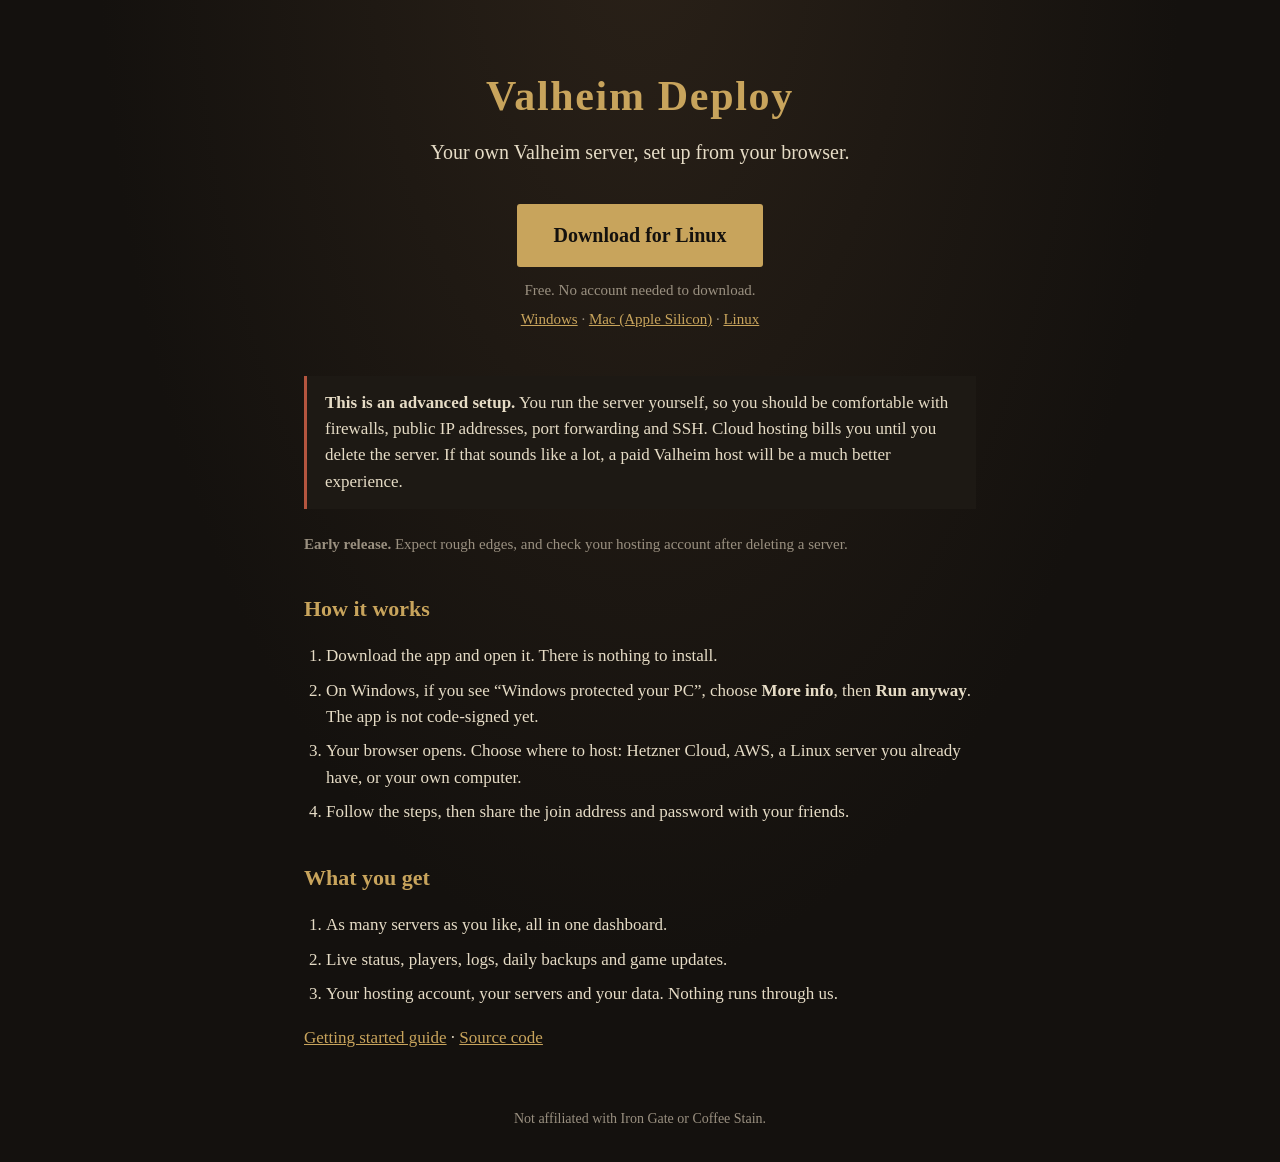
==== site/index.html @ b4c64c5b "Add a public download page Gives people one link to share. The page offers the right download for th" ====
<!doctype html>
<html lang="en">
<head>
<meta charset="utf-8">
<meta name="viewport" content="width=device-width, initial-scale=1">
<title>Valheim Deploy: your own Valheim server</title>
<meta name="description" content="Create your own Valheim dedicated servers and run them from one dashboard. Free download for Windows, Mac and Linux.">
<style>
:root { --bg:#14110e; --panel:#1d1914; --edge:#3a3026; --edge2:#56462f; --gold:#c8a45c; --text:#e6dcc6; --muted:#9a9080; --red:#b4553f;
        --serif:"Iowan Old Style","Palatino Linotype",Palatino,Georgia,serif; }
* { box-sizing:border-box; }
body { margin:0; min-height:100vh; color:var(--text); font-family:var(--serif); font-size:17px; line-height:1.55;
       background:radial-gradient(ellipse at 50% -10%,#2a2118 0%,transparent 60%),var(--bg); }
main { max-width:720px; margin:0 auto; padding:64px 24px 40px; }
h1 { color:var(--gold); font-size:42px; letter-spacing:.04em; font-weight:600; margin:0 0 8px; text-align:center; }
.lead { text-align:center; font-size:20px; margin:0 0 36px; }
.cta { text-align:center; margin-bottom:44px; }
.button { display:inline-block; padding:16px 36px; font-size:20px; color:#14110e; background:var(--gold); text-decoration:none; font-weight:600; border-radius:3px; }
.button:hover, .button:focus { background:#dcbb74; }
.free { color:var(--muted); font-size:15px; margin:12px 0 0; }
.others { font-size:15px; margin:6px 0 0; color:var(--muted); }
a { color:var(--gold); }
h2 { color:var(--gold); font-size:22px; font-weight:600; margin:36px 0 10px; }
ol { padding-left:22px; } li { margin-bottom:8px; }
.note { border-left:3px solid var(--red); background:var(--panel); padding:14px 18px; margin:24px 0; }
.note strong { color:var(--text); }
footer { color:var(--muted); font-size:14px; text-align:center; padding:0 24px 32px; }
</style>
</head>
<body>
<main>
  <h1>Valheim Deploy</h1>
  <p class="lead">Your own Valheim server, set up from your browser.</p>

  <div class="cta">
    <a class="button" id="download" href="https://github.com/drogerschariot/valheim-deploy/releases/latest">Download</a>
    <p class="free">Free. No account needed to download.</p>
    <p class="others">
      <a href="https://github.com/drogerschariot/valheim-deploy/releases/latest/download/valheim-deploy-windows.exe">Windows</a> ·
      <a href="https://github.com/drogerschariot/valheim-deploy/releases/latest/download/valheim-deploy-macos-arm64">Mac (Apple Silicon)</a> ·
      <a href="https://github.com/drogerschariot/valheim-deploy/releases/latest/download/valheim-deploy-linux">Linux</a>
    </p>
  </div>

  <div class="note">
    <strong>This is an advanced setup.</strong> You run the server yourself, so you should be comfortable
    with firewalls, public IP addresses, port forwarding and SSH. Cloud hosting bills you until you delete
    the server. If that sounds like a lot, a paid Valheim host will be a much better experience.
  </div>

  <p class="others"><strong>Early release.</strong> Expect rough edges, and check your hosting account after deleting a server.</p>

  <h2>How it works</h2>
  <ol>
    <li>Download the app and open it. There is nothing to install.</li>
    <li>On Windows, if you see “Windows protected your PC”, choose <strong>More info</strong>, then <strong>Run anyway</strong>. The app is not code-signed yet.</li>
    <li>Your browser opens. Choose where to host: Hetzner Cloud, AWS, a Linux server you already have, or your own computer.</li>
    <li>Follow the steps, then share the join address and password with your friends.</li>
  </ol>

  <h2>What you get</h2>
  <ol>
    <li>As many servers as you like, all in one dashboard.</li>
    <li>Live status, players, logs, daily backups and game updates.</li>
    <li>Your hosting account, your servers and your data. Nothing runs through us.</li>
  </ol>

  <p><a href="https://github.com/drogerschariot/valheim-deploy/blob/main/docs/getting-started.md">Getting started guide</a> ·
     <a href="https://github.com/drogerschariot/valheim-deploy">Source code</a></p>
</main>
<footer>Not affiliated with Iron Gate or Coffee Stain.</footer>
<script>
// Offer the right file. Anything unrecognised keeps the releases page link.
const base = "https://github.com/drogerschariot/valheim-deploy/releases/latest/download/";
const ua = navigator.userAgent;
const pick = /Windows/.test(ua) ? ["valheim-deploy-windows.exe", "Windows"]
           : /Macintosh/.test(ua) ? ["valheim-deploy-macos-arm64", "Mac (Apple Silicon)"]
           : /Android|iPhone|iPad/.test(ua) ? null
           : /Linux/.test(ua) ? ["valheim-deploy-linux", "Linux"] : null;
if (pick) {
    const button = document.getElementById("download");
    button.href = base + pick[0];
    button.textContent = "Download for " + pick[1];
}
</script>
</body>
</html>
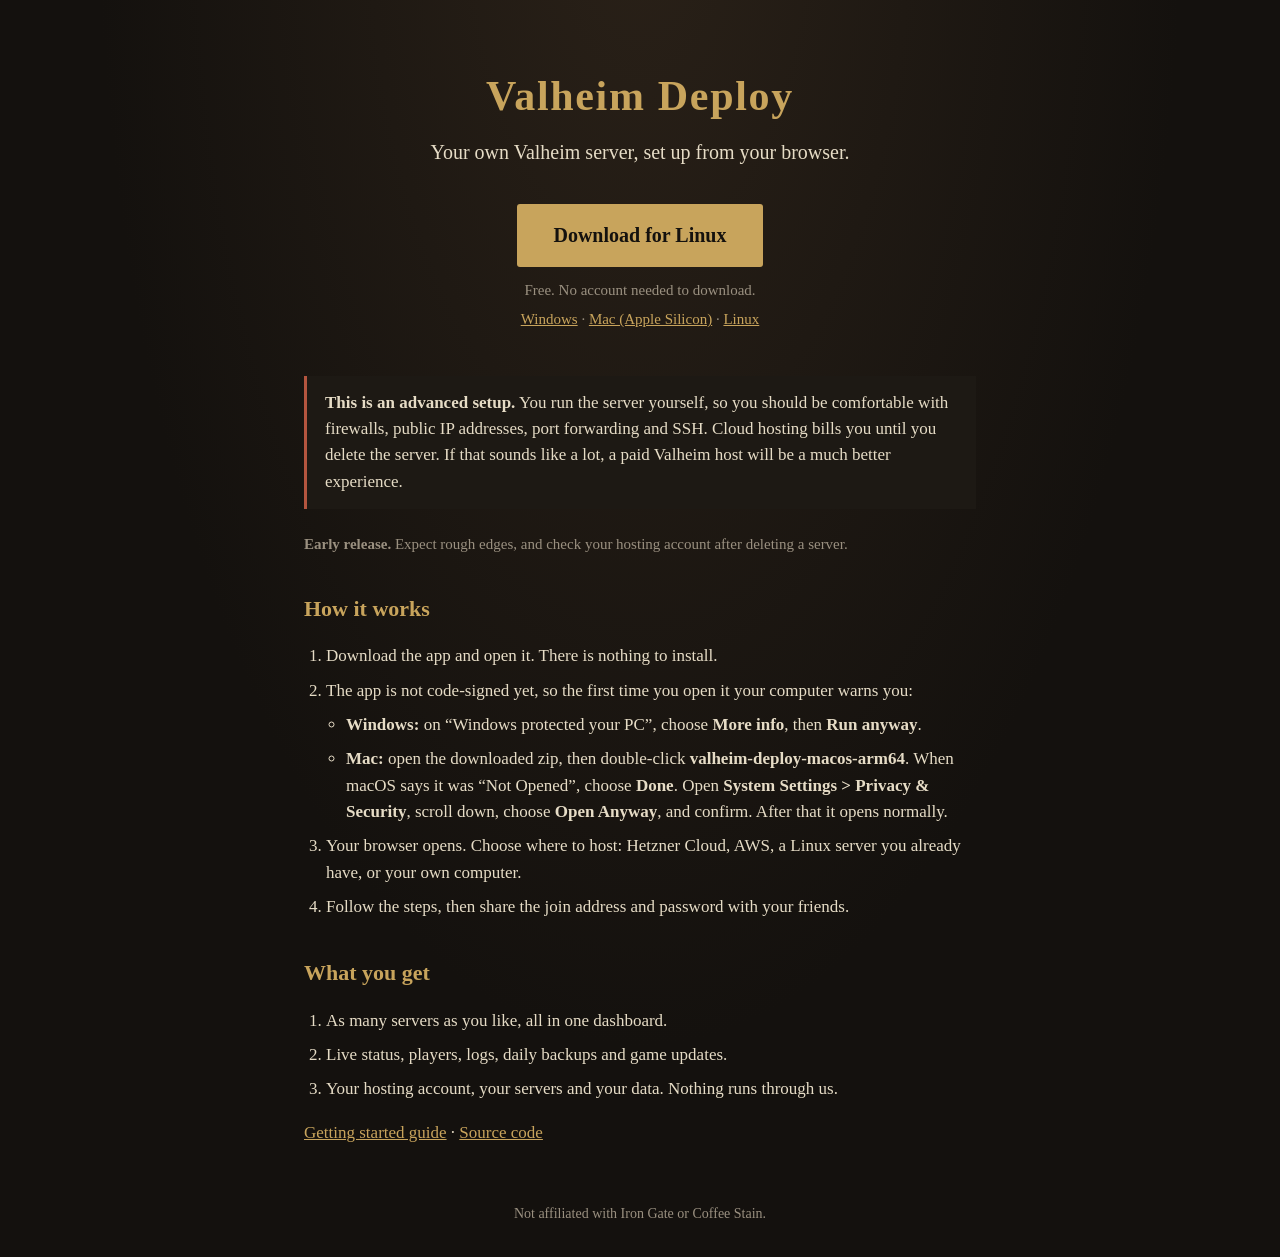
==== commit dfbd60f9: "Ship the Mac app as a zip, with first-run steps Browsers drop a downloaded file's execute bit, so th" ====
--- a/site/index.html
+++ b/site/index.html
@@ -21,7 +21,7 @@
 .others { font-size:15px; margin:6px 0 0; color:var(--muted); }
 a { color:var(--gold); }
 h2 { color:var(--gold); font-size:22px; font-weight:600; margin:36px 0 10px; }
-ol { padding-left:22px; } li { margin-bottom:8px; }
+ol { padding-left:22px; } li { margin-bottom:8px; } li ul { padding-left:20px; margin:8px 0 0; }
 .note { border-left:3px solid var(--red); background:var(--panel); padding:14px 18px; margin:24px 0; }
 .note strong { color:var(--text); }
 footer { color:var(--muted); font-size:14px; text-align:center; padding:0 24px 32px; }
@@ -37,7 +37,7 @@
     <p class="free">Free. No account needed to download.</p>
     <p class="others">
       <a href="https://github.com/drogerschariot/valheim-deploy/releases/latest/download/valheim-deploy-windows.exe">Windows</a> ·
-      <a href="https://github.com/drogerschariot/valheim-deploy/releases/latest/download/valheim-deploy-macos-arm64">Mac (Apple Silicon)</a> ·
+      <a href="https://github.com/drogerschariot/valheim-deploy/releases/latest/download/valheim-deploy-macos-arm64.zip">Mac (Apple Silicon)</a> ·
       <a href="https://github.com/drogerschariot/valheim-deploy/releases/latest/download/valheim-deploy-linux">Linux</a>
     </p>
   </div>
@@ -53,7 +53,12 @@
   <h2>How it works</h2>
   <ol>
     <li>Download the app and open it. There is nothing to install.</li>
-    <li>On Windows, if you see “Windows protected your PC”, choose <strong>More info</strong>, then <strong>Run anyway</strong>. The app is not code-signed yet.</li>
+    <li>The app is not code-signed yet, so the first time you open it your computer warns you:
+      <ul>
+        <li><strong>Windows:</strong> on “Windows protected your PC”, choose <strong>More info</strong>, then <strong>Run anyway</strong>.</li>
+        <li><strong>Mac:</strong> open the downloaded zip, then double-click <strong>valheim-deploy-macos-arm64</strong>. When macOS says it was “Not Opened”, choose <strong>Done</strong>. Open <strong>System Settings &gt; Privacy &amp; Security</strong>, scroll down, choose <strong>Open Anyway</strong>, and confirm. After that it opens normally.</li>
+      </ul>
+    </li>
     <li>Your browser opens. Choose where to host: Hetzner Cloud, AWS, a Linux server you already have, or your own computer.</li>
     <li>Follow the steps, then share the join address and password with your friends.</li>
   </ol>
@@ -74,7 +79,7 @@
 const base = "https://github.com/drogerschariot/valheim-deploy/releases/latest/download/";
 const ua = navigator.userAgent;
 const pick = /Windows/.test(ua) ? ["valheim-deploy-windows.exe", "Windows"]
-           : /Macintosh/.test(ua) ? ["valheim-deploy-macos-arm64", "Mac (Apple Silicon)"]
+           : /Macintosh/.test(ua) ? ["valheim-deploy-macos-arm64.zip", "Mac (Apple Silicon)"]
            : /Android|iPhone|iPad/.test(ua) ? null
            : /Linux/.test(ua) ? ["valheim-deploy-linux", "Linux"] : null;
 if (pick) {
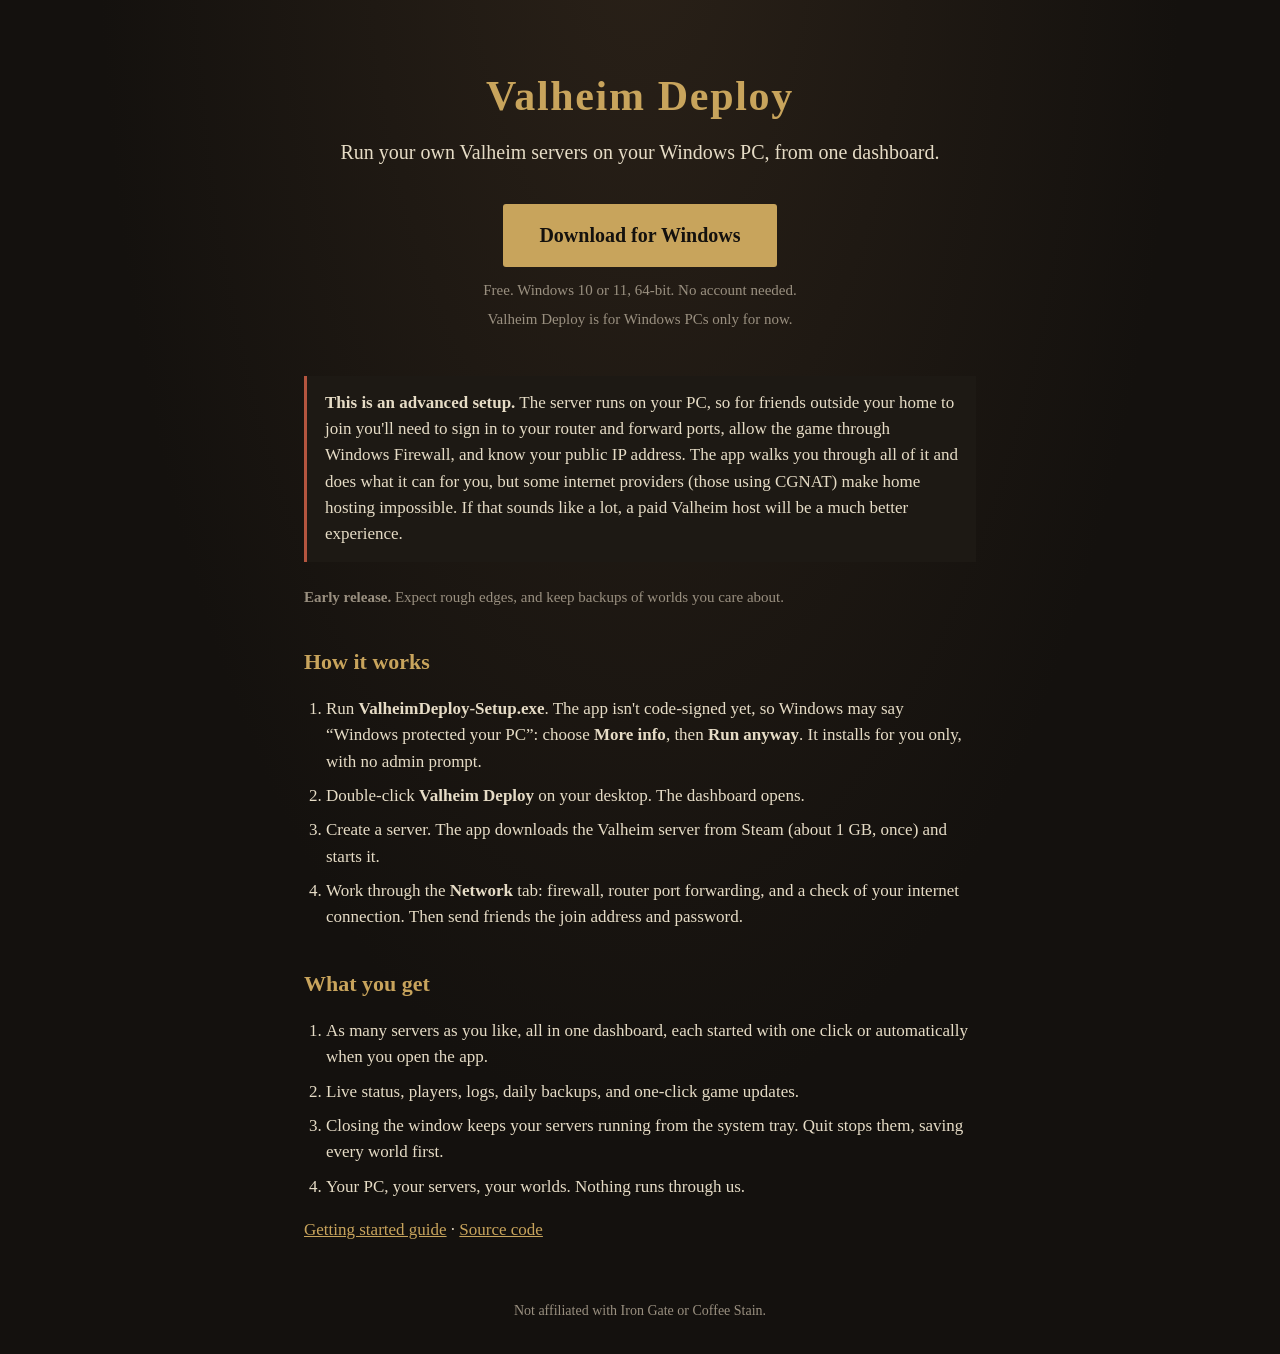
==== commit a78899aa: "Rewrite the download page and docs for the Windows app Co-Authored-By: Claude Opus 5.5 <noreply@anth" ====
--- a/site/index.html
+++ b/site/index.html
@@ -4,7 +4,7 @@
 <meta charset="utf-8">
 <meta name="viewport" content="width=device-width, initial-scale=1">
 <title>Valheim Deploy: your own Valheim server</title>
-<meta name="description" content="Create your own Valheim dedicated servers and run them from one dashboard. Free download for Windows, Mac and Linux.">
+<meta name="description" content="Run your own Valheim dedicated servers on your Windows PC, from one dashboard. Free download for Windows.">
 <style>
 :root { --bg:#14110e; --panel:#1d1914; --edge:#3a3026; --edge2:#56462f; --gold:#c8a45c; --text:#e6dcc6; --muted:#9a9080; --red:#b4553f;
         --serif:"Iowan Old Style","Palatino Linotype",Palatino,Georgia,serif; }
@@ -21,7 +21,7 @@
 .others { font-size:15px; margin:6px 0 0; color:var(--muted); }
 a { color:var(--gold); }
 h2 { color:var(--gold); font-size:22px; font-weight:600; margin:36px 0 10px; }
-ol { padding-left:22px; } li { margin-bottom:8px; } li ul { padding-left:20px; margin:8px 0 0; }
+ol { padding-left:22px; } li { margin-bottom:8px; } 
 .note { border-left:3px solid var(--red); background:var(--panel); padding:14px 18px; margin:24px 0; }
 .note strong { color:var(--text); }
 footer { color:var(--muted); font-size:14px; text-align:center; padding:0 24px 32px; }
@@ -30,44 +30,42 @@
 <body>
 <main>
   <h1>Valheim Deploy</h1>
-  <p class="lead">Your own Valheim server, set up from your browser.</p>
+  <p class="lead">Run your own Valheim servers on your Windows PC, from one dashboard.</p>
 
   <div class="cta">
-    <a class="button" id="download" href="https://github.com/drogerschariot/valheim-deploy/releases/latest">Download</a>
-    <p class="free">Free. No account needed to download.</p>
-    <p class="others">
-      <a href="https://github.com/drogerschariot/valheim-deploy/releases/latest/download/valheim-deploy-windows.exe">Windows</a> ·
-      <a href="https://github.com/drogerschariot/valheim-deploy/releases/latest/download/valheim-deploy-macos-arm64.zip">Mac (Apple Silicon)</a> ·
-      <a href="https://github.com/drogerschariot/valheim-deploy/releases/latest/download/valheim-deploy-linux">Linux</a>
-    </p>
+    <a class="button" id="download" href="https://github.com/drogerschariot/valheim-deploy/releases/latest/download/ValheimDeploy-Setup.exe">Download for Windows</a>
+    <p class="free">Free. Windows 10 or 11, 64-bit. No account needed.</p>
+    <p class="others" id="not-windows" hidden>Valheim Deploy is for Windows PCs only for now.</p>
   </div>
 
   <div class="note">
-    <strong>This is an advanced setup.</strong> You run the server yourself, so you should be comfortable
-    with firewalls, public IP addresses, port forwarding and SSH. Cloud hosting bills you until you delete
-    the server. If that sounds like a lot, a paid Valheim host will be a much better experience.
+    <strong>This is an advanced setup.</strong> The server runs on your PC, so for friends outside your home
+    to join you'll need to sign in to your router and forward ports, allow the game through Windows Firewall,
+    and know your public IP address. The app walks you through all of it and does what it can for you, but
+    some internet providers (those using CGNAT) make home hosting impossible. If that sounds like a lot, a
+    paid Valheim host will be a much better experience.
   </div>
 
-  <p class="others"><strong>Early release.</strong> Expect rough edges, and check your hosting account after deleting a server.</p>
+  <p class="others"><strong>Early release.</strong> Expect rough edges, and keep backups of worlds you care about.</p>
 
   <h2>How it works</h2>
   <ol>
-    <li>Download the app and open it. There is nothing to install.</li>
-    <li>The app is not code-signed yet, so the first time you open it your computer warns you:
-      <ul>
-        <li><strong>Windows:</strong> on “Windows protected your PC”, choose <strong>More info</strong>, then <strong>Run anyway</strong>.</li>
-        <li><strong>Mac:</strong> open the downloaded zip, then double-click <strong>valheim-deploy-macos-arm64</strong>. When macOS says it was “Not Opened”, choose <strong>Done</strong>. Open <strong>System Settings &gt; Privacy &amp; Security</strong>, scroll down, choose <strong>Open Anyway</strong>, and confirm. After that it opens normally.</li>
-      </ul>
-    </li>
-    <li>Your browser opens. Choose where to host: Hetzner Cloud, AWS, a Linux server you already have, or your own computer.</li>
-    <li>Follow the steps, then share the join address and password with your friends.</li>
+    <li>Run <strong>ValheimDeploy-Setup.exe</strong>. The app isn't code-signed yet, so Windows may say
+        “Windows protected your PC”: choose <strong>More info</strong>, then <strong>Run anyway</strong>.
+        It installs for you only, with no admin prompt.</li>
+    <li>Double-click <strong>Valheim Deploy</strong> on your desktop. The dashboard opens.</li>
+    <li>Create a server. The app downloads the Valheim server from Steam (about 1 GB, once) and starts it.</li>
+    <li>Work through the <strong>Network</strong> tab: firewall, router port forwarding, and a check of your
+        internet connection. Then send friends the join address and password.</li>
   </ol>
 
   <h2>What you get</h2>
   <ol>
-    <li>As many servers as you like, all in one dashboard.</li>
-    <li>Live status, players, logs, daily backups and game updates.</li>
-    <li>Your hosting account, your servers and your data. Nothing runs through us.</li>
+    <li>As many servers as you like, all in one dashboard, each started with one click or automatically
+        when you open the app.</li>
+    <li>Live status, players, logs, daily backups, and one-click game updates.</li>
+    <li>Closing the window keeps your servers running from the system tray. Quit stops them, saving every world first.</li>
+    <li>Your PC, your servers, your worlds. Nothing runs through us.</li>
   </ol>
 
   <p><a href="https://github.com/drogerschariot/valheim-deploy/blob/main/docs/getting-started.md">Getting started guide</a> ·
@@ -75,17 +73,9 @@
 </main>
 <footer>Not affiliated with Iron Gate or Coffee Stain.</footer>
 <script>
-// Offer the right file. Anything unrecognised keeps the releases page link.
-const base = "https://github.com/drogerschariot/valheim-deploy/releases/latest/download/";
-const ua = navigator.userAgent;
-const pick = /Windows/.test(ua) ? ["valheim-deploy-windows.exe", "Windows"]
-           : /Macintosh/.test(ua) ? ["valheim-deploy-macos-arm64.zip", "Mac (Apple Silicon)"]
-           : /Android|iPhone|iPad/.test(ua) ? null
-           : /Linux/.test(ua) ? ["valheim-deploy-linux", "Linux"] : null;
-if (pick) {
-    const button = document.getElementById("download");
-    button.href = base + pick[0];
-    button.textContent = "Download for " + pick[1];
+// The installer is Windows-only. Say so to everyone else rather than hand them a file they cannot run.
+if (!/Windows/.test(navigator.userAgent)) {
+    document.getElementById("not-windows").hidden = false;
 }
 </script>
 </body>
